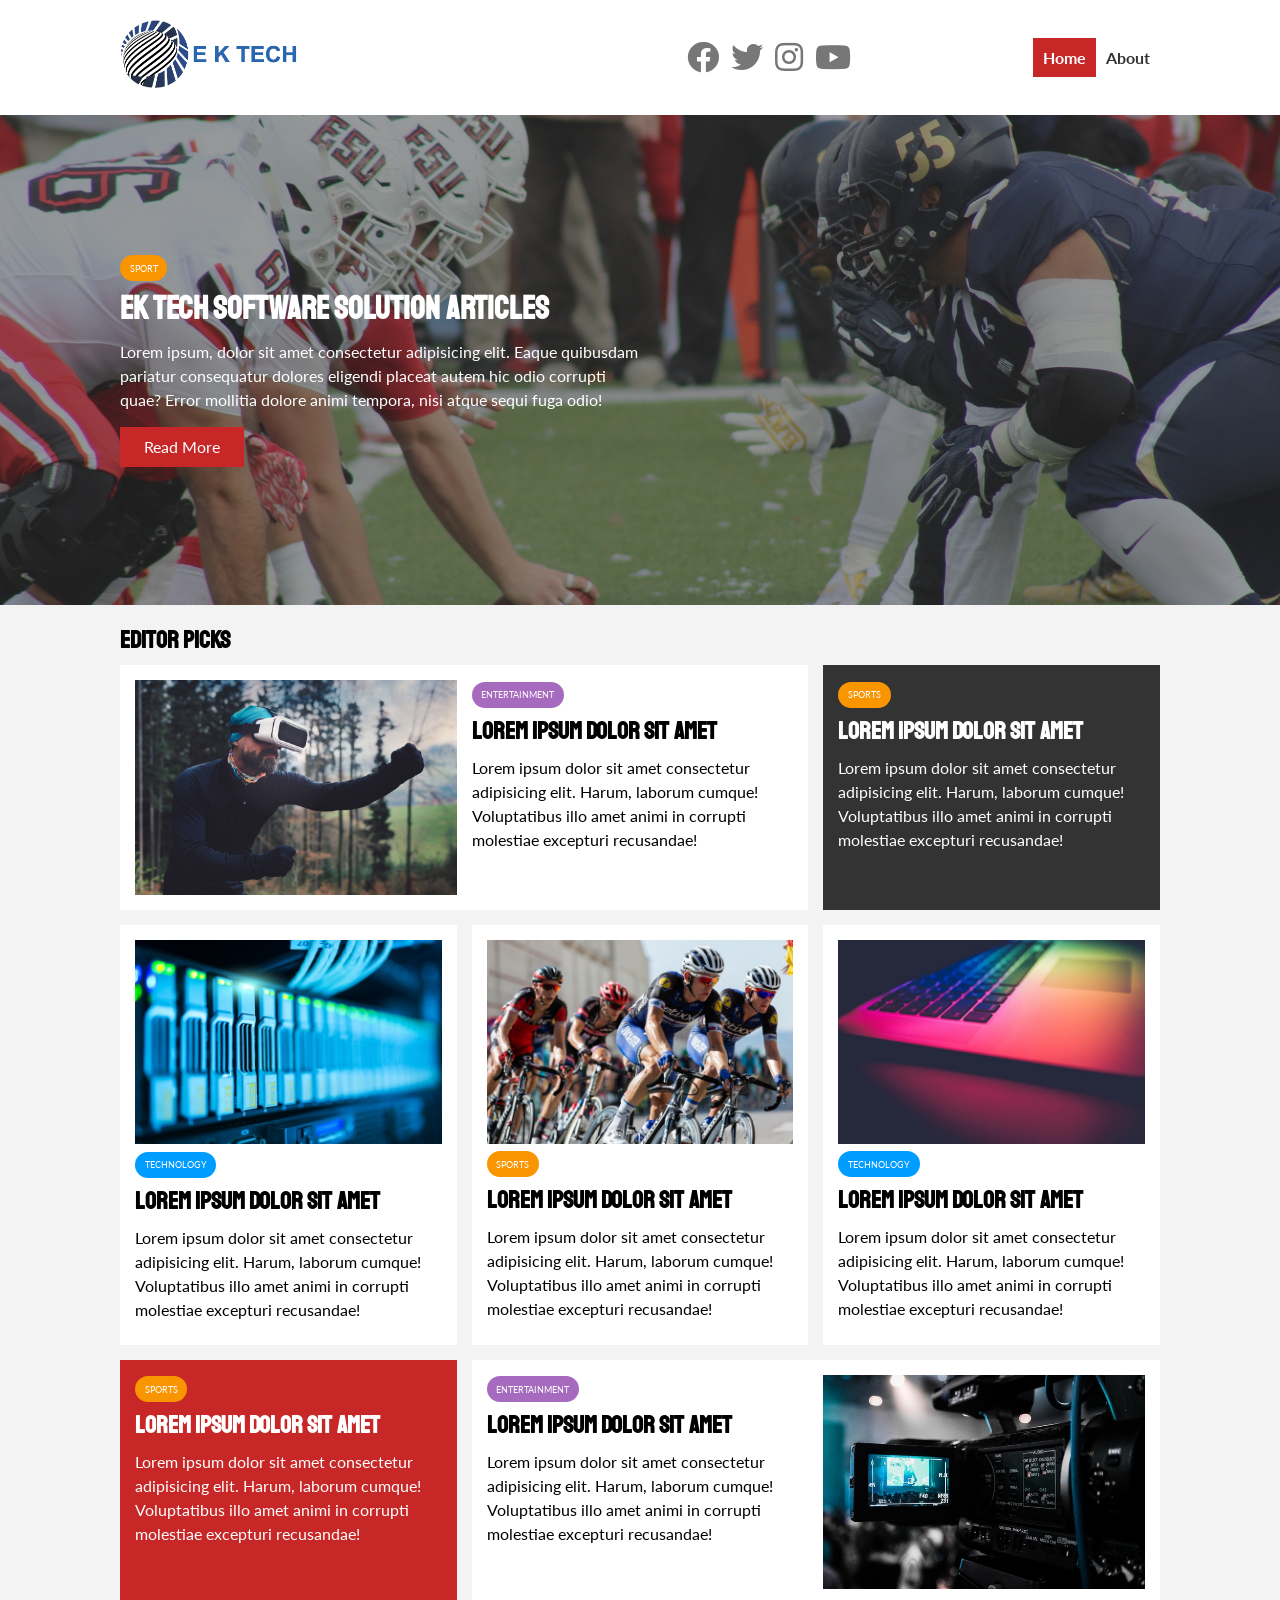
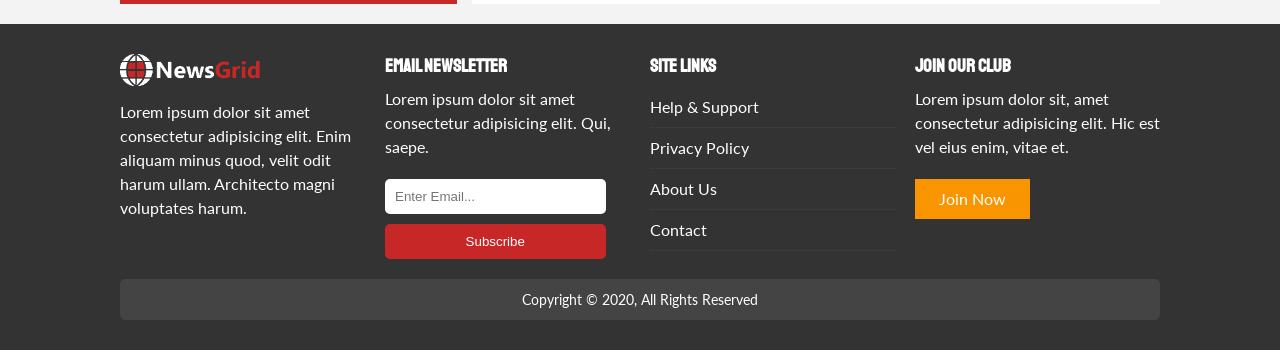
==== articles/index.html @ cff1d95c "Add files via upload" ====
<!DOCTYPE html>
<html lang="en">
<head>
  <meta charset="UTF-8">
  <meta name="viewport" content="width=device-width, initial-scale=1.0">
  <link rel="shortcut icon" type="image/x-icon" href="favicon.ico">
  <link rel="stylesheet" href="https://cdnjs.cloudflare.com/ajax/libs/font-awesome/5.13.1/css/all.min.css" integrity="sha512-xA6Hp6oezhjd6LiLZynuukm80f8BoZ3OpcEYaqKoCV3HKQDrYjDE1Gu8ocxgxoXmwmSzM4iqPvCsOkQNiu41GA==" crossorigin="anonymous" />
  <link href="https://fonts.googleapis.com/css2?family=Staatliches&display=swap" rel="stylesheet">
  <link href="https://fonts.googleapis.com/css2?family=Lato:ital,wght@0,400;0,700;1,400;1,700&display=swap" rel="stylesheet">
  <link rel="stylesheet" href="css/style.css">
  <link rel="stylesheet" media="screen and (max-width: 768px)" href="css/mobile.css">
  <title>NewsGrid</title>
</head>
<body>

  <!-- Navbar -->
  <nav id="main-nav">
    <div class="container">
      <div class="logo"><img src="img/logo.png" alt="logo" target="_blank"></div>
      <div class="socials">
        <div><a href="#"><i class="fab fa-facebook fa-2x"></i></a></div>
        <div><a href="#"><i class="fab fa-twitter fa-2x"></i></a></div>
        <div><a href="#"><i class="fab fa-instagram fa-2x"></i></a></div>
        <div><a href="#"><i class="fab fa-youtube fa-2x"></i></a></div>
      </div>
      <ul id="cards">
        <li><a class="current" href="index.html">Home</a></li>
        <li><a href="about.html">About</a></li>
      </ul>
    </div>
  </nav>

  <!-- Main Header -->
  <header id="main-header">
    <div class="container">
      <div id="showcase">
        <div id="showcase-content">
          <div class="category category-sports">Sport</div>
          <h1>EK TECH SOFTWARE SOLUTION Articles</h1>
          <p>Lorem ipsum, dolor sit amet consectetur adipisicing elit. Eaque quibusdam pariatur consequatur dolores eligendi placeat autem hic odio corrupti quae? Error mollitia dolore animi tempora, nisi atque sequi fuga odio!</p>
          <a href="article.html" class="btn btn-primary">Read More</a>
        </div>
      </div>
    </div>
  </header>

  <!-- Articles -->
  <article id="entries">
    <div class="container">
      <h2>Editor Picks</h2>
      <div id="entries-container">
        <article class="entry">
          <img src="img/articles/ent1.jpg" alt="">
          <div>
            <div class="category category-ent">Entertainment</div>
            <h2>Lorem ipsum dolor sit amet</h2>
            <p>Lorem ipsum dolor sit amet consectetur adipisicing elit. Harum, laborum cumque! Voluptatibus illo amet animi in corrupti molestiae excepturi recusandae!</p>
          </div>
        </article>
        <article class="entry bg-dark">
          <div>
            <div class="category category-sports">Sports</div>
            <h2>Lorem ipsum dolor sit amet</h2>
            <p>Lorem ipsum dolor sit amet consectetur adipisicing elit. Harum, laborum cumque! Voluptatibus illo amet animi in corrupti molestiae excepturi recusandae!</p>
          </div>
        </article>
        <article class="entry">
          <img src="img/articles/tech1.jpg" alt="">
          <div>
            <div class="category category-tech">Technology</div>
            <h2>Lorem ipsum dolor sit amet</h2>
            <p>Lorem ipsum dolor sit amet consectetur adipisicing elit. Harum, laborum cumque! Voluptatibus illo amet animi in corrupti molestiae excepturi recusandae!</p>
          </div>
        </article>
        <article class="entry">
          <img src="img/articles/sports1.jpg" alt="">
          <div>
            <div class="category category-sports">Sports</div>
            <h2>Lorem ipsum dolor sit amet</h2>
            <p>Lorem ipsum dolor sit amet consectetur adipisicing elit. Harum, laborum cumque! Voluptatibus illo amet animi in corrupti molestiae excepturi recusandae!</p>
          </div>
        </article>
        <article class="entry">
          <img src="img/articles/tech2.jpg" alt="">
          <div>
            <div class="category category-tech">Technology</div>
            <h2>Lorem ipsum dolor sit amet</h2>
            <p>Lorem ipsum dolor sit amet consectetur adipisicing elit. Harum, laborum cumque! Voluptatibus illo amet animi in corrupti molestiae excepturi recusandae!</p>
          </div>
        </article>
        <article class="entry bg-primary">
          <div>
            <div class="category category-sports">Sports</div>
            <h2>Lorem ipsum dolor sit amet</h2>
            <p>Lorem ipsum dolor sit amet consectetur adipisicing elit. Harum, laborum cumque! Voluptatibus illo amet animi in corrupti molestiae excepturi recusandae!</p>
          </div>
        </article>
        <article class="entry">
          <div>
            <div class="category category-ent">Entertainment</div>
            <h2>Lorem ipsum dolor sit amet</h2>
            <p>Lorem ipsum dolor sit amet consectetur adipisicing elit. Harum, laborum cumque! Voluptatibus illo amet animi in corrupti molestiae excepturi recusandae!</p>
          </div>
          <img src="img/articles/ent2.jpg" alt="">
        </article>
      </div>
    </div>
  </article>

  <!-- Footer -->
  <footer id="main-footer">
    <div class="container">
      <div id="footer-container">
        <div>
          <img src="img/logo_light.png" alt="">
          <p>Lorem ipsum dolor sit amet consectetur adipisicing elit. Enim aliquam minus quod, velit odit harum ullam. Architecto magni voluptates harum.</p>
        </div>
        <div>
          <h3>Email Newsletter</h3>
          <p>Lorem ipsum dolor sit amet consectetur adipisicing elit. Qui, saepe.</p>
          <form name="contact" method="POST" data-netlify="true">
            <input type="email" name="email" placeholder="Enter Email...">
            <input type="submit" value="Subscribe" class="bg-primary">
          </form>
        </div>
        <div>
          <h3>Site Links</h3>
          <ul class="list">
            <li><a href="#">Help & Support</a></li>
            <li><a href="#">Privacy Policy</a></li>
            <li><a href="#">About Us</a></li>
            <li><a href="#">Contact</a></li>
          </ul>
        </div>
        <div>
          <h3>Join Our Club</h3>
          <p>Lorem ipsum dolor sit, amet consectetur adipisicing elit. Hic est vel eius enim, vitae et.</p>
          <a href="#" class="btn btn-secondary">Join Now</a>
        </div>
        <div id="footer">
          <p>Copyright &copy; 2020, All Rights Reserved</p>
        </div>
      </div>
    </div>
  </footer>

</body>
</html>
---- articles/css/style.css ----
:root {
  --primary-color: #c72727;
  --secondary-color: #f99500;
  --light-color: #f3f3f3;
  --dark-color: #333;
  --max-width: 1100px;
}

.category {
  --sports-color: #f99500;
  --ent-color: #a66bbe;
  --tech-color: #009cff;
}

* {
  margin: 0;
  padding: 0;
  box-sizing: border-box;
}

body {
  font-family: 'Lato', sans-serif;
  line-height: 1.5;
  background: var(--light-color);
}

a {
  color: #333;
  text-decoration: none;
}

ul {
  list-style: none;
}

p {
  margin: .5rem 0;
}

img {
  width: 100%;
}

h1, h2, h3, h4, h5, h6 {
  font-family: 'Staatliches', cursive;
  margin-bottom: .55rem;
  line-height: 1.3;
}

/* Utilities */
.container {
  max-width: var(--max-width);
  padding: 20px 30px;
  margin: auto;
  overflow: hidden;
}

.current {
  background: var(--primary-color);
  color: #fff;
}

.category {
  display: inline-block;
  color: #fff;
  font-size: 0.55rem;
  text-transform: uppercase;
  padding: 0.4rem 0.6rem;
  border-radius: 15px;
  margin-bottom: 0.5rem;
}

.category-sports { background: var(--sports-color) }
.category-ent { background: var(--ent-color) }
.category-tech { background: var(--tech-color) }

.btn {
  display: inline-block;
  border: none;
  background: var(--dark-color);
  color: #fff;
  padding: 0.5rem 1.5rem;
}

.btn-light { background: var(--light-color) }
.btn-primary { background: var(--primary-color) }
.btn-secondary { background: var(--secondary-color) }

.btn-block {
  display: block;
  width: 100%;
  text-align: center;
}

.btn:hover {
  opacity: 0.9;
}

.entry {
  padding: 15px;
  background: #fff;
}

.bg-primary {
  background: var(--primary-color);
  color: #fff;
}

.bg-secondary { 
  background: var(--secondary-color);
}

.bg-light {
  background: var(--light-color);
}

.bg-dark {
  background: var(--dark-color);
  color: #fff;
}

.inner-page-container {
  display: grid;
  grid-template-columns: 5fr 2fr;
  grid-gap: 20px;
}

.inner-page-container > *:first-child {
  grid-row: 1 / span 3;
}

.meta {
  display: flex;
  justify-content: space-between;
  align-items: center;
  background: var(--light-color);
  padding: 10px;
  border-radius: 10px;
}

.meta .category {
  margin-bottom: 0;
}

#join {
  padding: 20px;
}

.l-heading {
  font-size: 48px;
}

/* Navbar */
#main-nav {
  background: #fff;
  position: sticky;
  top: 0;
  z-index: 5;
}

#main-nav .container {
  display: grid;
  grid-template-columns: 6fr 3fr 2fr;
  align-items: center;
}

.logo {
  width: 180px;
}

.socials div {
  display: inline-block;
  justify-self: center;
  margin-right: 8px;
}

.socials a {
  color: #777;
}

#cards {
  justify-self: end;
  display: flex;
  align-items: center;
  text-align: center;
}

#cards a {
  padding: 10px 10px;
  font-weight: bold;
}

#cards a:hover {
  background: var(--light-color);
}

#cards a.current:hover {
  background: var(--light-color);
  color: var(--dark-color);
}

/* Main Header */
#main-header {
  position: relative;
  background: #333;
}

#showcase {
  display: grid;
  grid-template-columns: repeat(2, 1fr);
  justify-content: center;
  align-items: center;
  height: 50vh;
}

#showcase-content {
  color: #fff;
  z-index: 2;
}

#showcase-content p {
  margin-bottom: 15px;
}

#main-header:before {
  content: '';
  position: absolute;
  width: 100%;
  height: 100%;
  background: url('../img/featured.jpg') no-repeat center center/cover;
  opacity: 0.5;
}

/* Articles */
#entries-container {
  display: grid;
  grid-template-columns: repeat(3, 1fr);
  grid-gap: 15px;
}

#entries-container > *:first-child,
#entries-container > *:last-child {
  display: grid;
  grid-template-columns: repeat(2, 1fr);
  grid-column: 1 / span 2;
  grid-gap: 15px;
}

#entries-container > *:last-child {
  grid-column: 2 / span 2;
}

/* Main Article */
#categories {
  padding: 20px;
  background: #fff;
}

#categories li {
  padding: 10px 0;
  border-bottom: 1px dotted #000;
}

#categories li a:hover {
  color: var(--primary-color);
}

/* Footer */
#main-footer {
  background: var(--dark-color);
  color: #fff;
}

#footer-container {
  display: grid;
  grid-template-columns: repeat(4, 1fr);
  grid-gap: 20px;
  padding: 10px 0;
}

#footer-container p {
  margin-bottom: 20px;
}

#footer-container img {
  max-width: 140px;
}

#footer-container input[type="email"] {
  padding: 10px;
  width: 90%;
  border-radius: 5px;
  outline: none;
  border: none;
  margin-bottom: 10px;
}

#footer-container input[type="submit"] {
  padding: 10px;
  width: 90%;
  border-radius: 5px;
  outline: none;
  border: none;
}

#footer-container ul li {
  padding: 8px 0;
  border-bottom: 1.5px dotted #444;
}

#footer-container ul li a {
  color: #fff;
}

#footer-container ul li a:hover {
  color: var(--primary-color);
}

#footer-container #footer {
  padding: 10px;
  background: #444;
  grid-column: 1 / span 4;
  border-radius: 5px;
  text-align: center;
}

#footer-container #footer p {
  margin: 0;
  font-size: 14px;
}
---- articles/css/mobile.css ----
/* Navbar */
#main-nav .container {
  grid-template-columns: 1fr;
}

#cards {
  justify-self: center;
}

.logo {
  justify-self: center;
  margin-bottom: 20px;
}

.socials {
  display: none;
}

/* Articles */
#entries-container {
  grid-template-columns: repeat(2, 1fr);
}

#entries-container > *:first-child,
#entries-container > *:last-child {
  grid-template-columns: 1fr;
  grid-column: 1;
}

#entries-container > *:last-child {
  grid-column: 1;
}

/* About Page, Main Article */
.inner-page-container {
  grid-template-columns: 1fr;
  grid-gap: 20px;
}

.inner-page-container > *:first-child {
  grid-row: 1;
}

.l-heading {
  font-size: 32px;
}

#categories {
  text-align: center;
}

@media(max-width: 600px) {

  /* Navbar */
  #main-nav .container {
    padding: 10px 30px;
  }

  .logo {
    margin-bottom: 10px;
  }

  #cards a {
    padding: 5px 5px;
  }

  /* Main Header */
  #showcase {
    grid-template-columns: 1fr;
  }

  /* Articles */
  #entries-container {
    grid-template-columns: 1fr;
  }

  /* Footer */
  #footer-container {
    grid-template-columns: 1fr;
  }

  #footer-container #footer {
    grid-column: 1;
  }

  #footer-container > *:first-child,
  #footer-container > *:nth-child(2) {
    border-bottom: 1px dotted #777;
  }

  #footer-container > *:nth-child(2) {
    padding-bottom: 20px;
  }

  #footer-container > *:nth-child(4) {
    padding-bottom: 15px;
  }
  
}
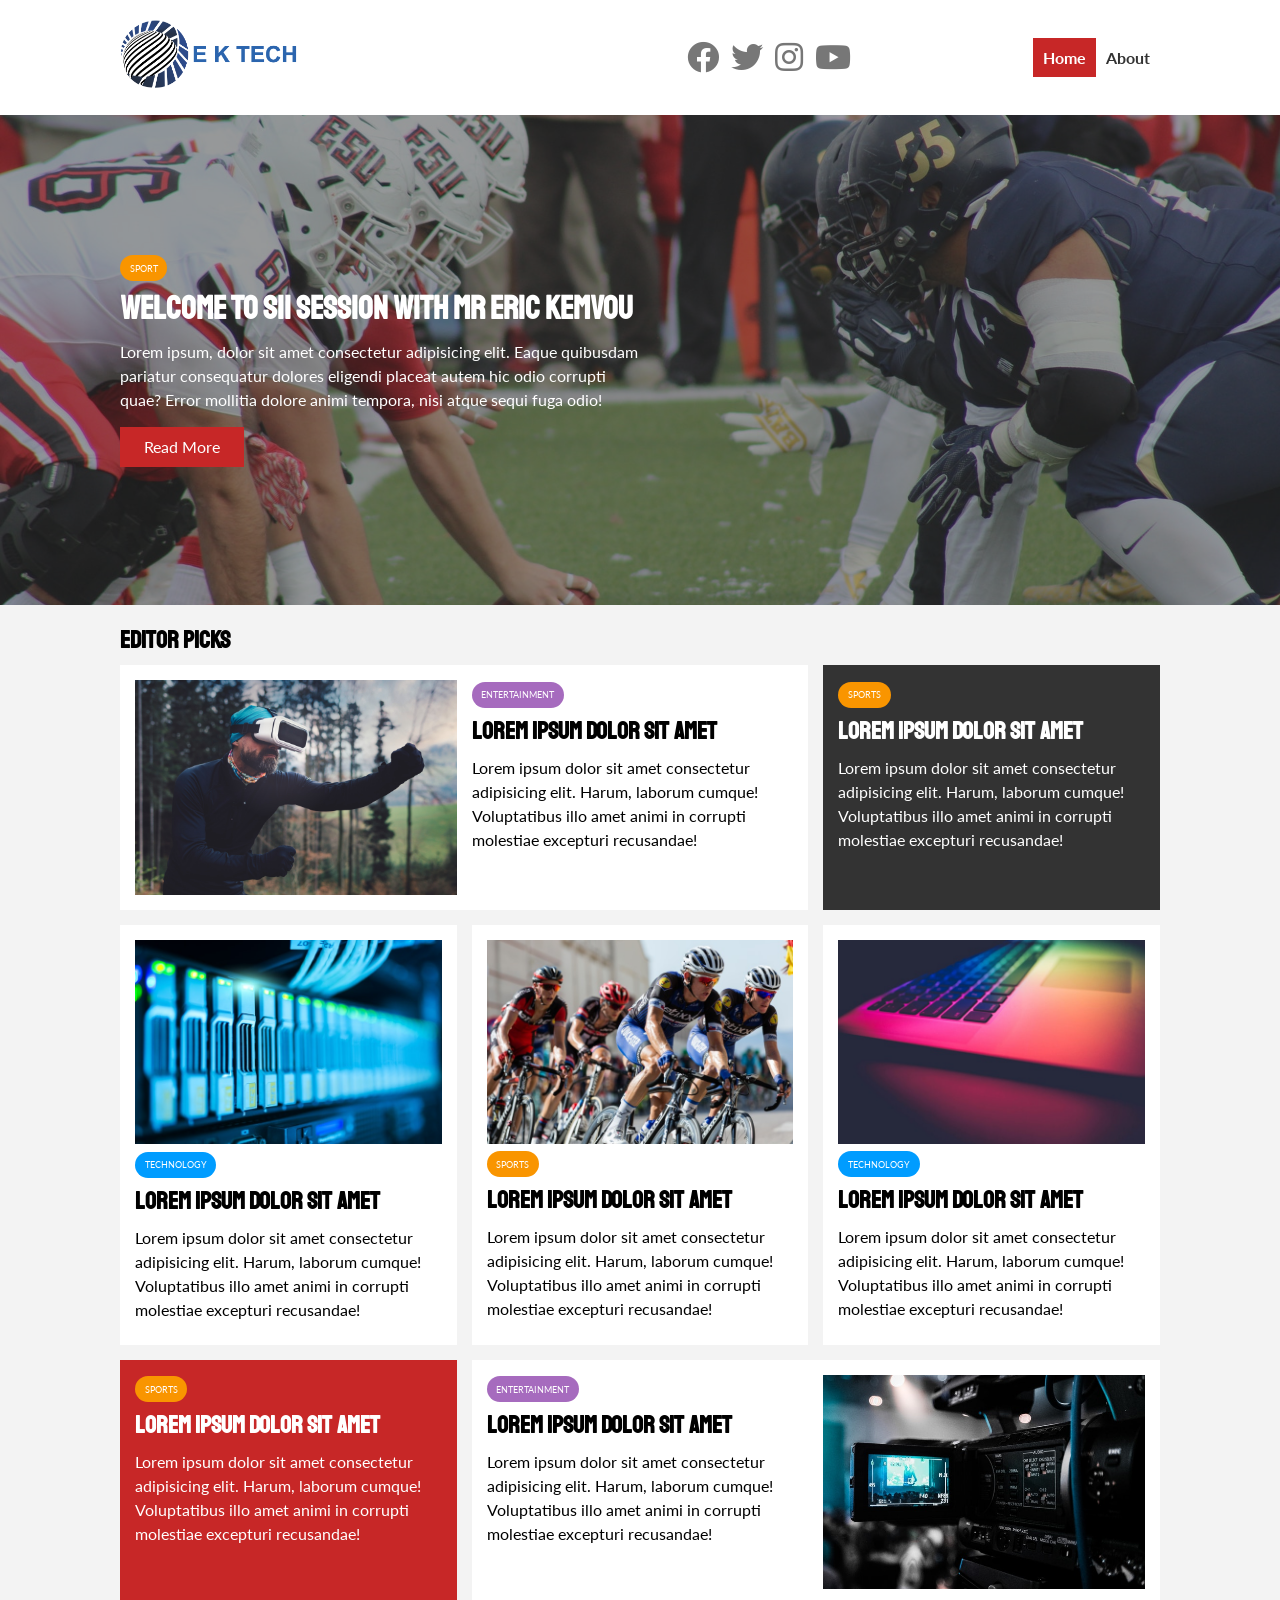
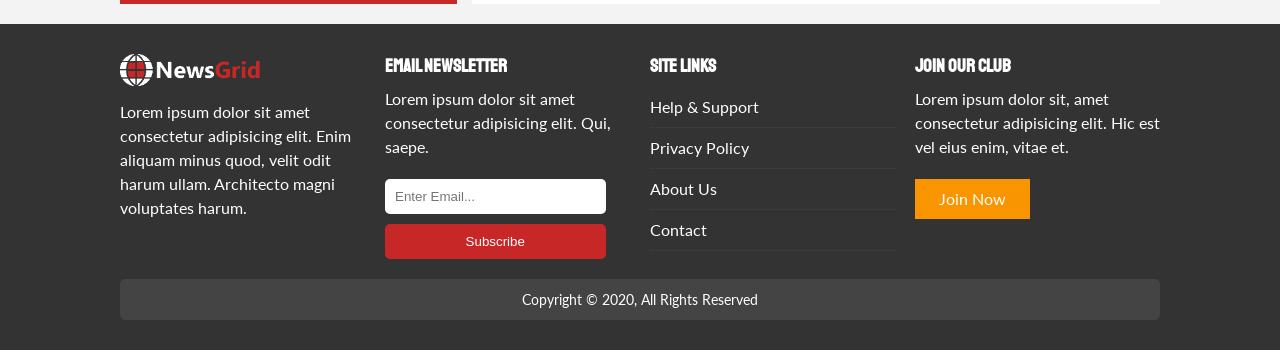
==== commit 5e94a9d6: "test" ====
--- a/articles/index.html
+++ b/articles/index.html
@@ -36,7 +36,7 @@
       <div id="showcase">
         <div id="showcase-content">
           <div class="category category-sports">Sport</div>
-          <h1>EK TECH SOFTWARE SOLUTION Articles</h1>
+          <h1>WELCOME TO S11 SESSION WITH MR ERIC KEMVOU</h1>
           <p>Lorem ipsum, dolor sit amet consectetur adipisicing elit. Eaque quibusdam pariatur consequatur dolores eligendi placeat autem hic odio corrupti quae? Error mollitia dolore animi tempora, nisi atque sequi fuga odio!</p>
           <a href="article.html" class="btn btn-primary">Read More</a>
         </div>
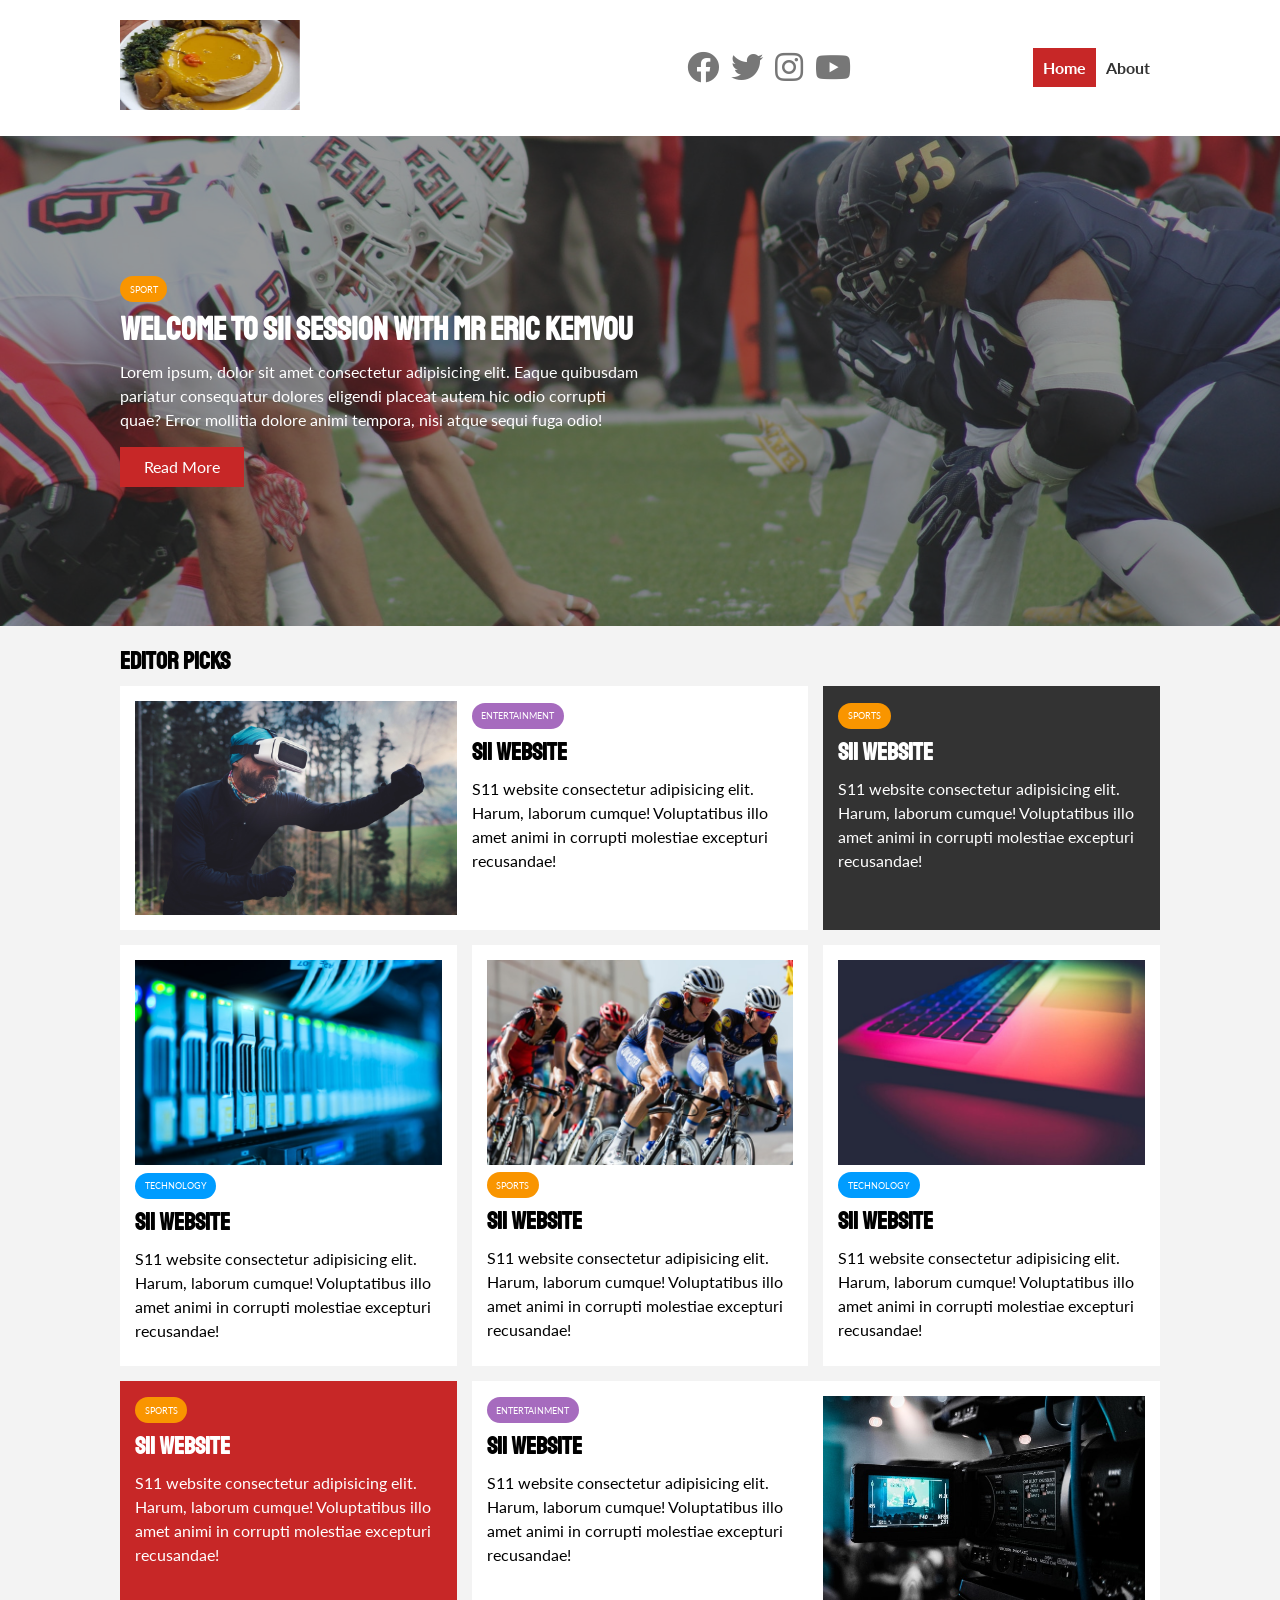
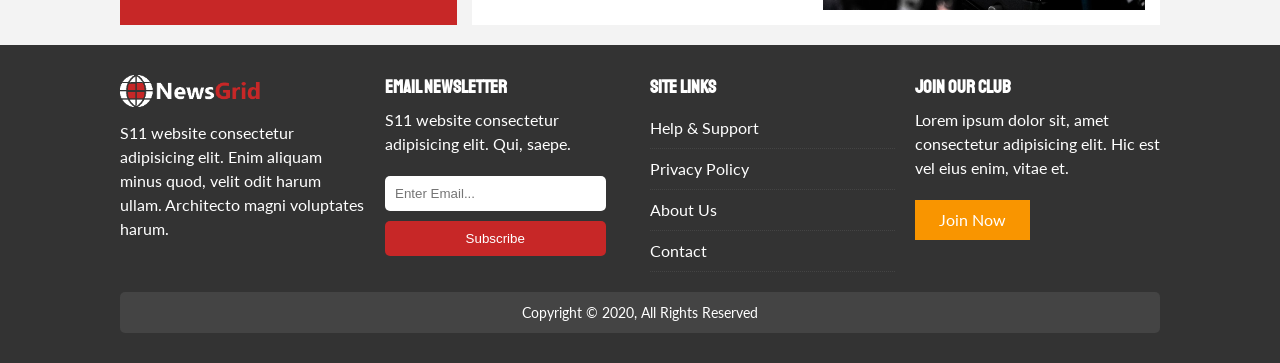
==== commit dae5dc64: "test" ====
--- a/articles/index.html
+++ b/articles/index.html
@@ -53,53 +53,53 @@
           <img src="img/articles/ent1.jpg" alt="">
           <div>
             <div class="category category-ent">Entertainment</div>
-            <h2>Lorem ipsum dolor sit amet</h2>
-            <p>Lorem ipsum dolor sit amet consectetur adipisicing elit. Harum, laborum cumque! Voluptatibus illo amet animi in corrupti molestiae excepturi recusandae!</p>
+            <h2>S11 website</h2>
+            <p>S11 website consectetur adipisicing elit. Harum, laborum cumque! Voluptatibus illo amet animi in corrupti molestiae excepturi recusandae!</p>
           </div>
         </article>
         <article class="entry bg-dark">
           <div>
             <div class="category category-sports">Sports</div>
-            <h2>Lorem ipsum dolor sit amet</h2>
-            <p>Lorem ipsum dolor sit amet consectetur adipisicing elit. Harum, laborum cumque! Voluptatibus illo amet animi in corrupti molestiae excepturi recusandae!</p>
+            <h2>S11 website</h2>
+            <p>S11 website consectetur adipisicing elit. Harum, laborum cumque! Voluptatibus illo amet animi in corrupti molestiae excepturi recusandae!</p>
           </div>
         </article>
         <article class="entry">
           <img src="img/articles/tech1.jpg" alt="">
           <div>
             <div class="category category-tech">Technology</div>
-            <h2>Lorem ipsum dolor sit amet</h2>
-            <p>Lorem ipsum dolor sit amet consectetur adipisicing elit. Harum, laborum cumque! Voluptatibus illo amet animi in corrupti molestiae excepturi recusandae!</p>
+            <h2>S11 website</h2>
+            <p>S11 website consectetur adipisicing elit. Harum, laborum cumque! Voluptatibus illo amet animi in corrupti molestiae excepturi recusandae!</p>
           </div>
         </article>
         <article class="entry">
           <img src="img/articles/sports1.jpg" alt="">
           <div>
             <div class="category category-sports">Sports</div>
-            <h2>Lorem ipsum dolor sit amet</h2>
-            <p>Lorem ipsum dolor sit amet consectetur adipisicing elit. Harum, laborum cumque! Voluptatibus illo amet animi in corrupti molestiae excepturi recusandae!</p>
+            <h2>S11 website</h2>
+            <p>S11 website consectetur adipisicing elit. Harum, laborum cumque! Voluptatibus illo amet animi in corrupti molestiae excepturi recusandae!</p>
           </div>
         </article>
         <article class="entry">
           <img src="img/articles/tech2.jpg" alt="">
           <div>
             <div class="category category-tech">Technology</div>
-            <h2>Lorem ipsum dolor sit amet</h2>
-            <p>Lorem ipsum dolor sit amet consectetur adipisicing elit. Harum, laborum cumque! Voluptatibus illo amet animi in corrupti molestiae excepturi recusandae!</p>
+            <h2>S11 website</h2>
+            <p>S11 website consectetur adipisicing elit. Harum, laborum cumque! Voluptatibus illo amet animi in corrupti molestiae excepturi recusandae!</p>
           </div>
         </article>
         <article class="entry bg-primary">
           <div>
             <div class="category category-sports">Sports</div>
-            <h2>Lorem ipsum dolor sit amet</h2>
-            <p>Lorem ipsum dolor sit amet consectetur adipisicing elit. Harum, laborum cumque! Voluptatibus illo amet animi in corrupti molestiae excepturi recusandae!</p>
+            <h2>S11 website</h2>
+            <p>S11 website consectetur adipisicing elit. Harum, laborum cumque! Voluptatibus illo amet animi in corrupti molestiae excepturi recusandae!</p>
           </div>
         </article>
         <article class="entry">
           <div>
             <div class="category category-ent">Entertainment</div>
-            <h2>Lorem ipsum dolor sit amet</h2>
-            <p>Lorem ipsum dolor sit amet consectetur adipisicing elit. Harum, laborum cumque! Voluptatibus illo amet animi in corrupti molestiae excepturi recusandae!</p>
+            <h2>S11 website</h2>
+            <p>S11 website consectetur adipisicing elit. Harum, laborum cumque! Voluptatibus illo amet animi in corrupti molestiae excepturi recusandae!</p>
           </div>
           <img src="img/articles/ent2.jpg" alt="">
         </article>
@@ -113,11 +113,11 @@
       <div id="footer-container">
         <div>
           <img src="img/logo_light.png" alt="">
-          <p>Lorem ipsum dolor sit amet consectetur adipisicing elit. Enim aliquam minus quod, velit odit harum ullam. Architecto magni voluptates harum.</p>
+          <p>S11 website consectetur adipisicing elit. Enim aliquam minus quod, velit odit harum ullam. Architecto magni voluptates harum.</p>
         </div>
         <div>
           <h3>Email Newsletter</h3>
-          <p>Lorem ipsum dolor sit amet consectetur adipisicing elit. Qui, saepe.</p>
+          <p>S11 website consectetur adipisicing elit. Qui, saepe.</p>
           <form name="contact" method="POST" data-netlify="true">
             <input type="email" name="email" placeholder="Enter Email...">
             <input type="submit" value="Subscribe" class="bg-primary">
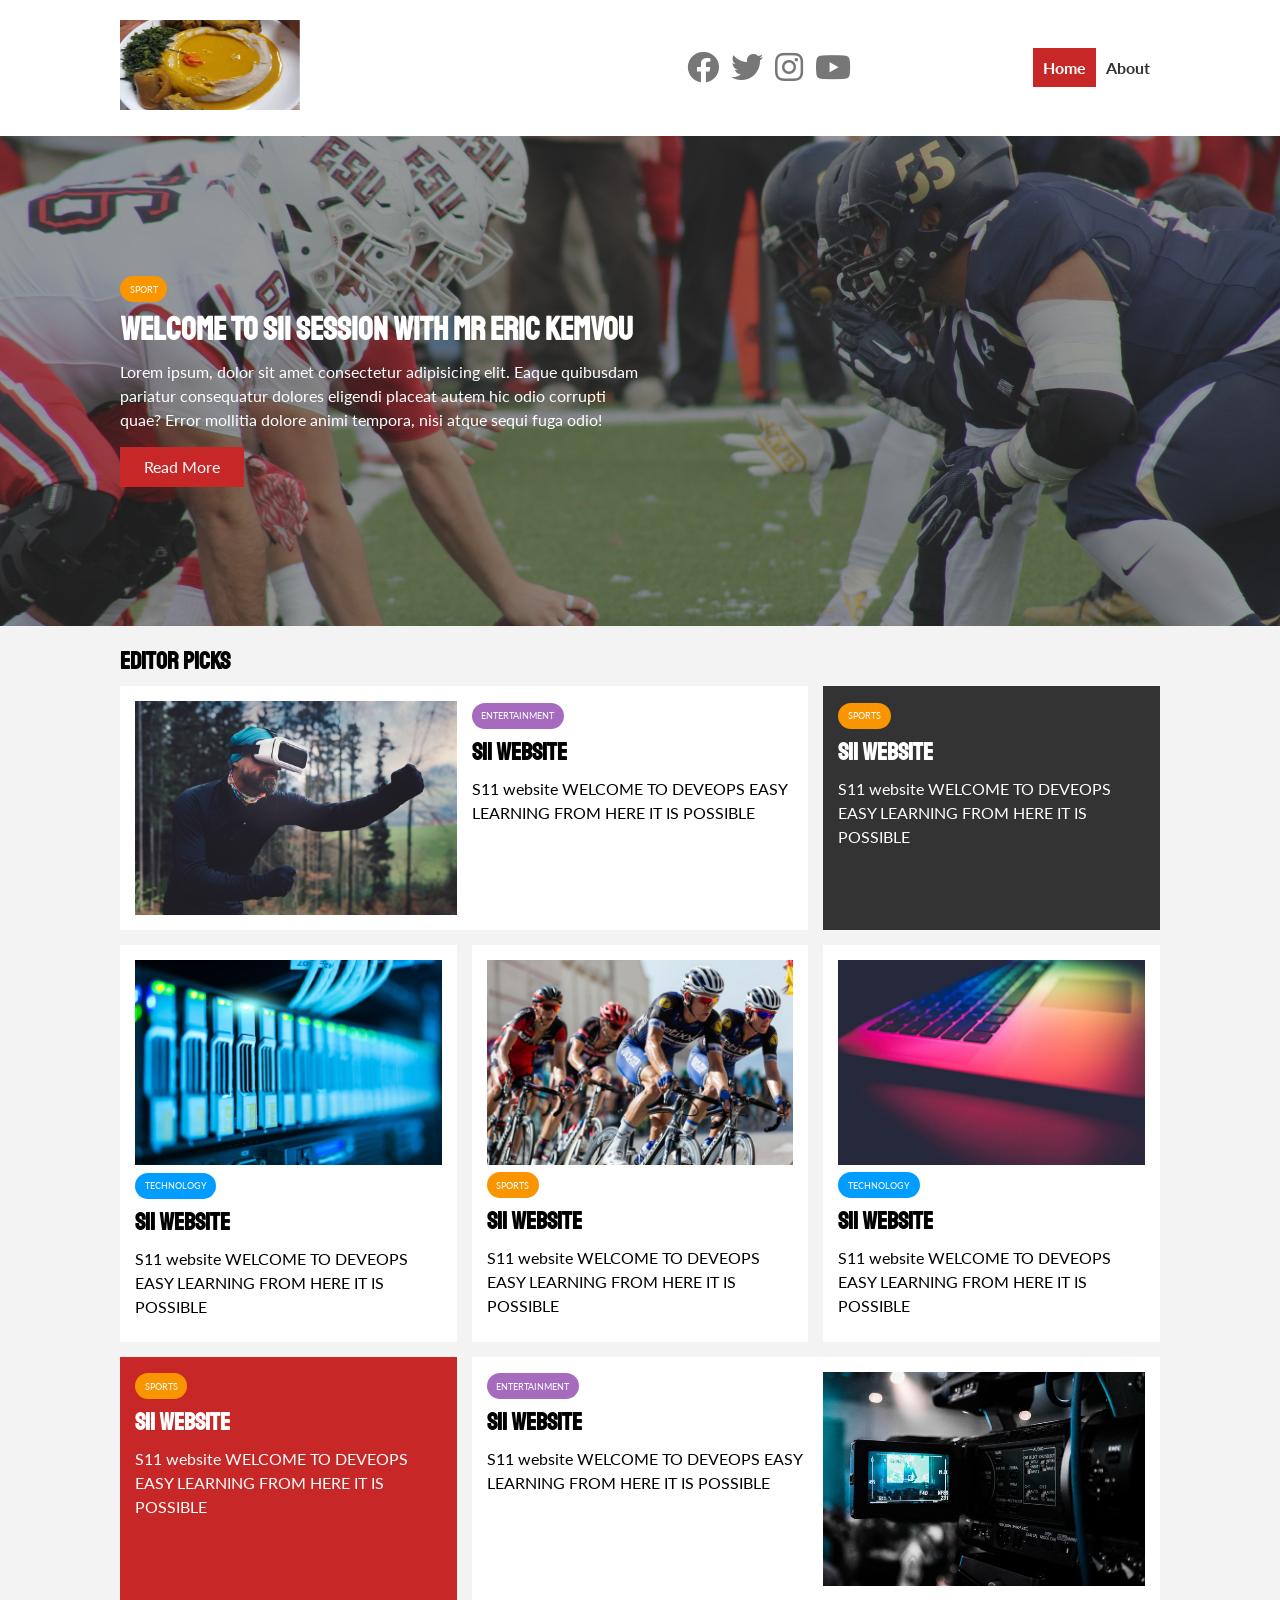
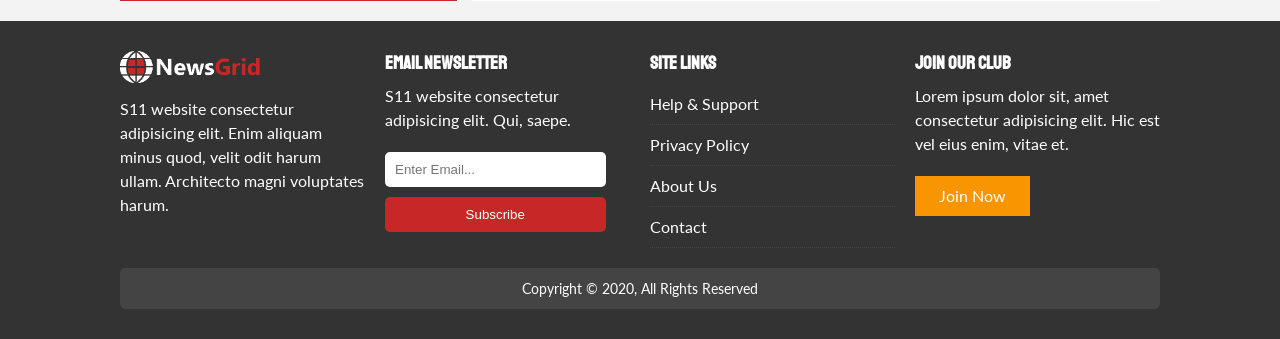
==== commit ac668dff: "test" ====
--- a/articles/index.html
+++ b/articles/index.html
@@ -54,14 +54,14 @@
           <div>
             <div class="category category-ent">Entertainment</div>
             <h2>S11 website</h2>
-            <p>S11 website consectetur adipisicing elit. Harum, laborum cumque! Voluptatibus illo amet animi in corrupti molestiae excepturi recusandae!</p>
+            <p>S11 website WELCOME TO DEVEOPS EASY LEARNING FROM HERE IT IS POSSIBLE</p>
           </div>
         </article>
         <article class="entry bg-dark">
           <div>
             <div class="category category-sports">Sports</div>
             <h2>S11 website</h2>
-            <p>S11 website consectetur adipisicing elit. Harum, laborum cumque! Voluptatibus illo amet animi in corrupti molestiae excepturi recusandae!</p>
+            <p>S11 website WELCOME TO DEVEOPS EASY LEARNING FROM HERE IT IS POSSIBLE</p>
           </div>
         </article>
         <article class="entry">
@@ -69,7 +69,7 @@
           <div>
             <div class="category category-tech">Technology</div>
             <h2>S11 website</h2>
-            <p>S11 website consectetur adipisicing elit. Harum, laborum cumque! Voluptatibus illo amet animi in corrupti molestiae excepturi recusandae!</p>
+            <p>S11 website WELCOME TO DEVEOPS EASY LEARNING FROM HERE IT IS POSSIBLE</p>
           </div>
         </article>
         <article class="entry">
@@ -77,7 +77,7 @@
           <div>
             <div class="category category-sports">Sports</div>
             <h2>S11 website</h2>
-            <p>S11 website consectetur adipisicing elit. Harum, laborum cumque! Voluptatibus illo amet animi in corrupti molestiae excepturi recusandae!</p>
+            <p>S11 website WELCOME TO DEVEOPS EASY LEARNING FROM HERE IT IS POSSIBLE</p>
           </div>
         </article>
         <article class="entry">
@@ -85,21 +85,21 @@
           <div>
             <div class="category category-tech">Technology</div>
             <h2>S11 website</h2>
-            <p>S11 website consectetur adipisicing elit. Harum, laborum cumque! Voluptatibus illo amet animi in corrupti molestiae excepturi recusandae!</p>
+            <p>S11 website WELCOME TO DEVEOPS EASY LEARNING FROM HERE IT IS POSSIBLE</p>
           </div>
         </article>
         <article class="entry bg-primary">
           <div>
             <div class="category category-sports">Sports</div>
             <h2>S11 website</h2>
-            <p>S11 website consectetur adipisicing elit. Harum, laborum cumque! Voluptatibus illo amet animi in corrupti molestiae excepturi recusandae!</p>
+            <p>S11 website WELCOME TO DEVEOPS EASY LEARNING FROM HERE IT IS POSSIBLE</p>
           </div>
         </article>
         <article class="entry">
           <div>
             <div class="category category-ent">Entertainment</div>
             <h2>S11 website</h2>
-            <p>S11 website consectetur adipisicing elit. Harum, laborum cumque! Voluptatibus illo amet animi in corrupti molestiae excepturi recusandae!</p>
+            <p>S11 website WELCOME TO DEVEOPS EASY LEARNING FROM HERE IT IS POSSIBLE</p>
           </div>
           <img src="img/articles/ent2.jpg" alt="">
         </article>
